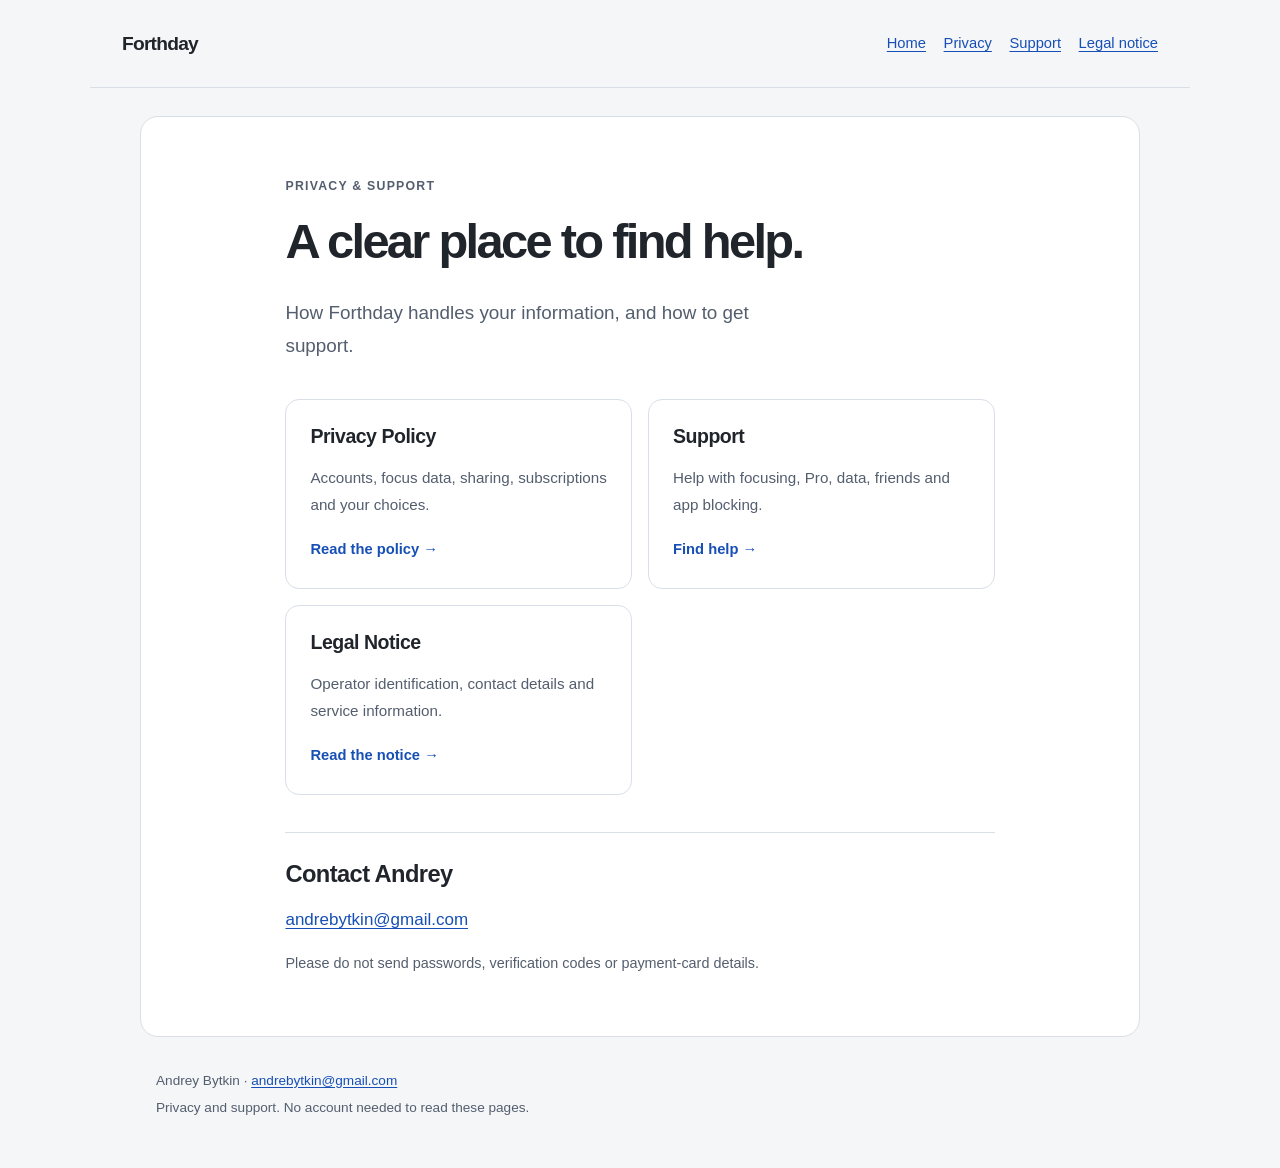
==== index.html @ 4b8013cb "Publish Forthday privacy, support and legal notice" ====
<!doctype html>
<html lang="en">
<head>
  <meta charset="utf-8">
  <meta name="viewport" content="width=device-width, initial-scale=1">
  <meta name="color-scheme" content="light dark">
  
  <meta name="referrer" content="strict-origin-when-cross-origin">
  <title>Privacy &amp; Support · Forthday</title>
  <meta name="description" content="Forthday privacy information and practical support from Andrey Bytkin.">
  <link rel="stylesheet" href="assets/styles.css">
</head>
<body>
  <a class="skip" href="#main">Skip to content</a>
  <header class="masthead"><a class="wordmark" href="index.html">Forthday</a><nav aria-label="Main"><a href="index.html">Home</a><a href="privacy/index.html">Privacy</a><a href="support/index.html">Support</a><a href="legal-notice/index.html">Legal notice</a></nav></header>
  
  <main id="main" tabindex="-1"><article><p class="eyebrow">Privacy &amp; support</p><h1>A clear place to find help.</h1>
<p class="lede">How Forthday handles your information, and how to get support.</p>
<div class="cards"><a class="card" href="privacy/index.html"><h2>Privacy Policy</h2><p>Accounts, focus data, sharing, subscriptions and your choices.</p><span>Read the policy →</span></a>
<a class="card" href="support/index.html"><h2>Support</h2><p>Help with focusing, Pro, data, friends and app blocking.</p><span>Find help →</span></a>
<a class="card" href="legal-notice/index.html"><h2>Legal Notice</h2><p>Operator identification, contact details and service information.</p><span>Read the notice →</span></a></div>
<section class="contact"><h2>Contact Andrey</h2><p><a href="mailto:andrebytkin@gmail.com?subject=Forthday%20support">andrebytkin@gmail.com</a></p><p>Please do not send passwords, verification codes or payment-card details.</p></section></article></main>
  <footer><p>Andrey Bytkin · <a href="mailto:andrebytkin@gmail.com">andrebytkin@gmail.com</a></p><p>Privacy and support. No account needed to read these pages.</p></footer>
</body>
</html>
---- assets/styles.css ----
:root{color-scheme:light dark;--bg:#f5f6f8;--paper:#fff;--ink:#20242b;--muted:#535e6e;--line:#d9dfe8;--link:#164fb5;--notice:#fff6df;--notice-ink:#584010}
*{box-sizing:border-box}
html{scroll-padding-top:1.5rem}
body{margin:0;background:var(--bg);color:var(--ink);font:17px/1.75 -apple-system,BlinkMacSystemFont,"Segoe UI",sans-serif;-webkit-text-size-adjust:100%}
a{color:var(--link);text-underline-offset:.18em;overflow-wrap:anywhere}
a:hover{text-decoration-thickness:.13em}
a:focus-visible,summary:focus-visible{outline:3px solid var(--link);outline-offset:5px;border-radius:3px}
.skip{position:absolute;left:1rem;top:-10rem;padding:.75rem;background:var(--paper);z-index:2}
.skip:focus{top:1rem}
.masthead{max-width:1100px;margin:auto;display:flex;align-items:center;justify-content:space-between;gap:1rem;padding:1.35rem 2rem;border-bottom:1px solid var(--line)}
.wordmark{font-size:1.2rem;font-weight:720;text-decoration:none;letter-spacing:-.04em;color:var(--ink)}
nav{display:flex;flex-wrap:wrap;gap:.25rem 1.1rem}
nav a{display:inline-flex;align-items:center;min-height:44px;font-size:.92rem}
.draft{max-width:1000px;margin:1.25rem auto 0;padding:1rem 1.5rem;background:var(--notice);color:var(--notice-ink);border:1px solid #c9a855;border-radius:12px}
.draft strong,.draft span{display:block}.draft span{font-size:.9rem}
main{max-width:1000px;margin:1.75rem auto;padding:2.7rem 3.7rem;background:var(--paper);border:1px solid var(--line);border-radius:18px}
article{max-width:75ch;margin:auto}
h1{font-size:clamp(2rem,6vw,3.05rem);line-height:1.12;letter-spacing:-.055em;margin:.3rem 0 1.7rem;font-weight:740;overflow-wrap:anywhere}
h2{font-size:1.48rem;line-height:1.3;letter-spacing:-.025em;margin:2.7rem 0 .8rem;scroll-margin-top:1.5rem}
p{margin:1rem 0}li{margin:.5rem 0}ul{padding-left:1.4rem}
strong{font-weight:680}code{font-family:ui-monospace,monospace;font-size:.9em;overflow-wrap:anywhere}
.contents{margin-bottom:2rem;border-bottom:1px solid var(--line);padding-bottom:1rem}.contents summary{cursor:pointer;min-height:44px;padding:.3rem 0;font-weight:650}.contents ul{columns:2;column-gap:2rem;font-size:.88rem}.contents li{break-inside:avoid}
.faq{border-top:1px solid var(--line);padding:.6rem 0}.faq summary{cursor:pointer;font-size:1.08rem;font-weight:650;line-height:1.5;padding:.75rem .15rem;min-height:44px}.faq[open]{padding-bottom:1rem}.faq p{margin:.9rem 0}
.eyebrow{text-transform:uppercase;letter-spacing:.1em;font-size:.77rem;font-weight:650;color:var(--muted)}
.lede{font-size:1.18rem;color:var(--muted);max-width:48ch}
.cards{display:grid;grid-template-columns:repeat(2,minmax(0,1fr));gap:1rem;margin:2.3rem 0}
.card{display:block;padding:1.5rem;border:1px solid var(--line);border-radius:14px;text-decoration:none;color:var(--ink)}
.card:hover{border-color:var(--link)}.card h2{margin:0;font-size:1.22rem}.card p{font-size:.95rem;color:var(--muted)}.card span{font-weight:650;font-size:.92rem;color:var(--link)}
.contact{padding-top:.2rem;border-top:1px solid var(--line)}.contact h2{margin-top:1.4rem}.contact p:last-child{font-size:.9rem;color:var(--muted)}
footer{max-width:1000px;margin:2rem auto 3rem;padding:0 1rem;color:var(--muted);font-size:.85rem}footer p{margin:.25rem 0}
@media(prefers-color-scheme:dark){:root{--bg:#101217;--paper:#191c23;--ink:#f0f2f6;--muted:#bbc3d1;--line:#3b424f;--link:#a1c1ff;--notice:#302711;--notice-ink:#f7dfaa}}
@media(max-width:650px){.masthead{padding:.8rem 1rem;align-items:flex-start;flex-wrap:wrap}.draft{margin:.9rem .75rem 0;padding:1rem}main{margin:1rem .75rem;padding:1.6rem 1.15rem;border-radius:12px}nav{gap:.1rem .7rem}.contents ul{columns:1}.cards{grid-template-columns:1fr}h2{font-size:1.35rem}footer{padding:0 1rem}}
@media(prefers-reduced-motion:reduce){*{scroll-behavior:auto!important}}
@media print{body{font:11pt/1.5 sans-serif;background:#fff;color:#000}.masthead,footer,.contents{display:none}main{max-width:none;margin:0;border:0;padding:0}.draft{margin:0 0 1rem;color:#000;background:#fff}a{color:#000}h2{break-after:avoid}.cards{display:block}}
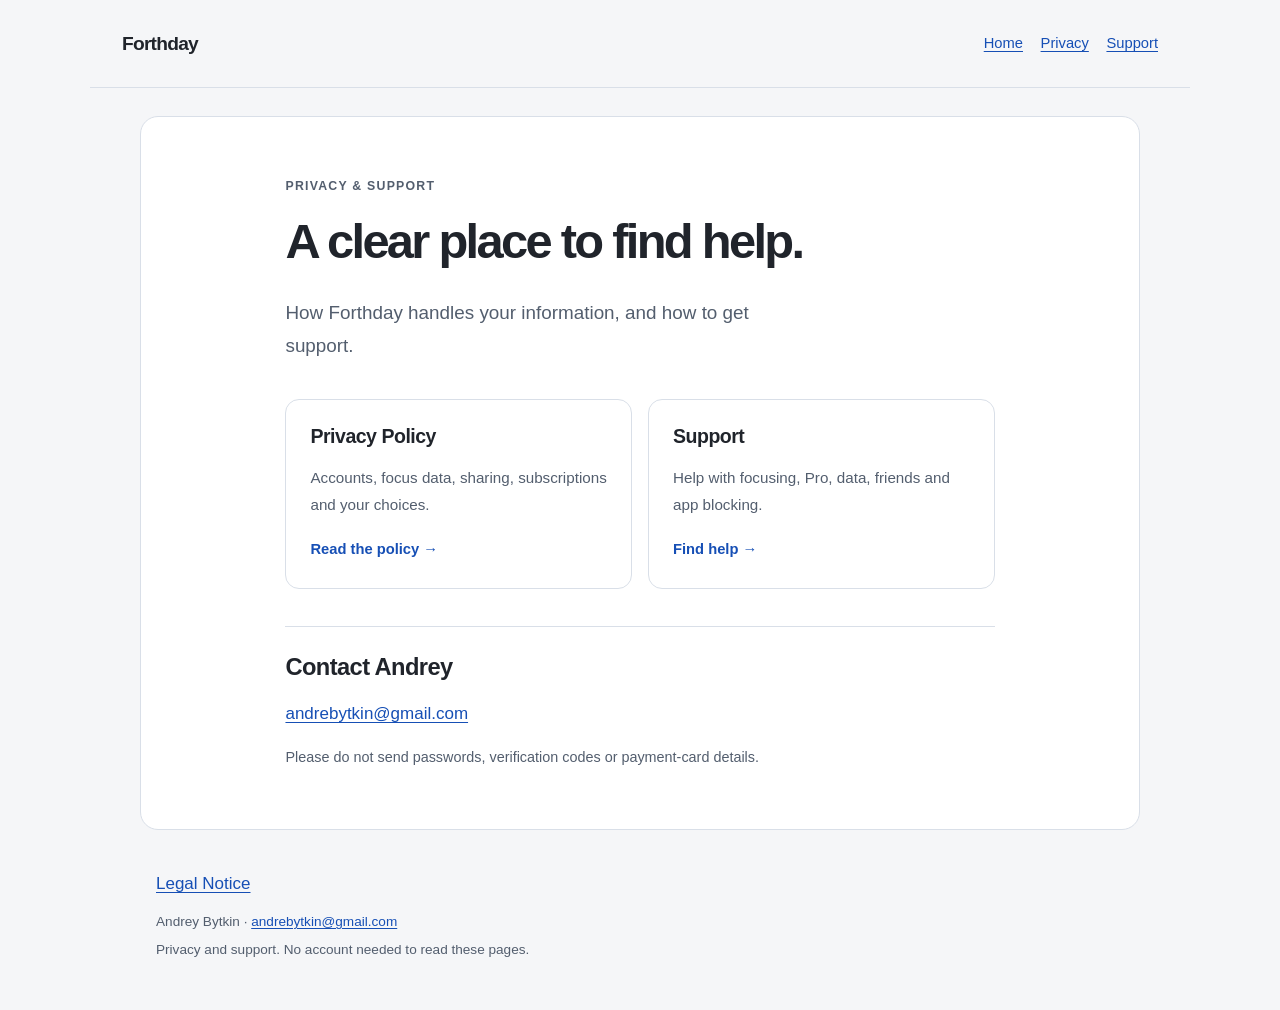
==== commit 801b56c0: "Minimize legal-notice prominence with clear footer access and noindex" ====
--- a/index.html
+++ b/index.html
@@ -12,14 +12,14 @@
 </head>
 <body>
   <a class="skip" href="#main">Skip to content</a>
-  <header class="masthead"><a class="wordmark" href="index.html">Forthday</a><nav aria-label="Main"><a href="index.html">Home</a><a href="privacy/index.html">Privacy</a><a href="support/index.html">Support</a><a href="legal-notice/index.html">Legal notice</a></nav></header>
+  <header class="masthead"><a class="wordmark" href="index.html">Forthday</a><nav aria-label="Main"><a href="index.html">Home</a><a href="privacy/index.html">Privacy</a><a href="support/index.html">Support</a></nav></header>
   
   <main id="main" tabindex="-1"><article><p class="eyebrow">Privacy &amp; support</p><h1>A clear place to find help.</h1>
 <p class="lede">How Forthday handles your information, and how to get support.</p>
 <div class="cards"><a class="card" href="privacy/index.html"><h2>Privacy Policy</h2><p>Accounts, focus data, sharing, subscriptions and your choices.</p><span>Read the policy →</span></a>
 <a class="card" href="support/index.html"><h2>Support</h2><p>Help with focusing, Pro, data, friends and app blocking.</p><span>Find help →</span></a>
-<a class="card" href="legal-notice/index.html"><h2>Legal Notice</h2><p>Operator identification, contact details and service information.</p><span>Read the notice →</span></a></div>
+</div>
 <section class="contact"><h2>Contact Andrey</h2><p><a href="mailto:andrebytkin@gmail.com?subject=Forthday%20support">andrebytkin@gmail.com</a></p><p>Please do not send passwords, verification codes or payment-card details.</p></section></article></main>
-  <footer><p>Andrey Bytkin · <a href="mailto:andrebytkin@gmail.com">andrebytkin@gmail.com</a></p><p>Privacy and support. No account needed to read these pages.</p></footer>
+  <footer><nav class="legal-footer" aria-label="Legal information"><a href="legal-notice/index.html">Legal Notice</a></nav><p>Andrey Bytkin · <a href="mailto:andrebytkin@gmail.com">andrebytkin@gmail.com</a></p><p>Privacy and support. No account needed to read these pages.</p></footer>
 </body>
 </html>
--- a/assets/styles.css
+++ b/assets/styles.css
@@ -27,7 +27,7 @@
 .card{display:block;padding:1.5rem;border:1px solid var(--line);border-radius:14px;text-decoration:none;color:var(--ink)}
 .card:hover{border-color:var(--link)}.card h2{margin:0;font-size:1.22rem}.card p{font-size:.95rem;color:var(--muted)}.card span{font-weight:650;font-size:.92rem;color:var(--link)}
 .contact{padding-top:.2rem;border-top:1px solid var(--line)}.contact h2{margin-top:1.4rem}.contact p:last-child{font-size:.9rem;color:var(--muted)}
-footer{max-width:1000px;margin:2rem auto 3rem;padding:0 1rem;color:var(--muted);font-size:.85rem}footer p{margin:.25rem 0}
+footer{max-width:1000px;margin:2rem auto 3rem;padding:0 1rem;color:var(--muted);font-size:.85rem}footer p{margin:.25rem 0}.legal-footer a{font-size:17px;line-height:1.5;min-height:44px}
 @media(prefers-color-scheme:dark){:root{--bg:#101217;--paper:#191c23;--ink:#f0f2f6;--muted:#bbc3d1;--line:#3b424f;--link:#a1c1ff;--notice:#302711;--notice-ink:#f7dfaa}}
 @media(max-width:650px){.masthead{padding:.8rem 1rem;align-items:flex-start;flex-wrap:wrap}.draft{margin:.9rem .75rem 0;padding:1rem}main{margin:1rem .75rem;padding:1.6rem 1.15rem;border-radius:12px}nav{gap:.1rem .7rem}.contents ul{columns:1}.cards{grid-template-columns:1fr}h2{font-size:1.35rem}footer{padding:0 1rem}}
 @media(prefers-reduced-motion:reduce){*{scroll-behavior:auto!important}}
